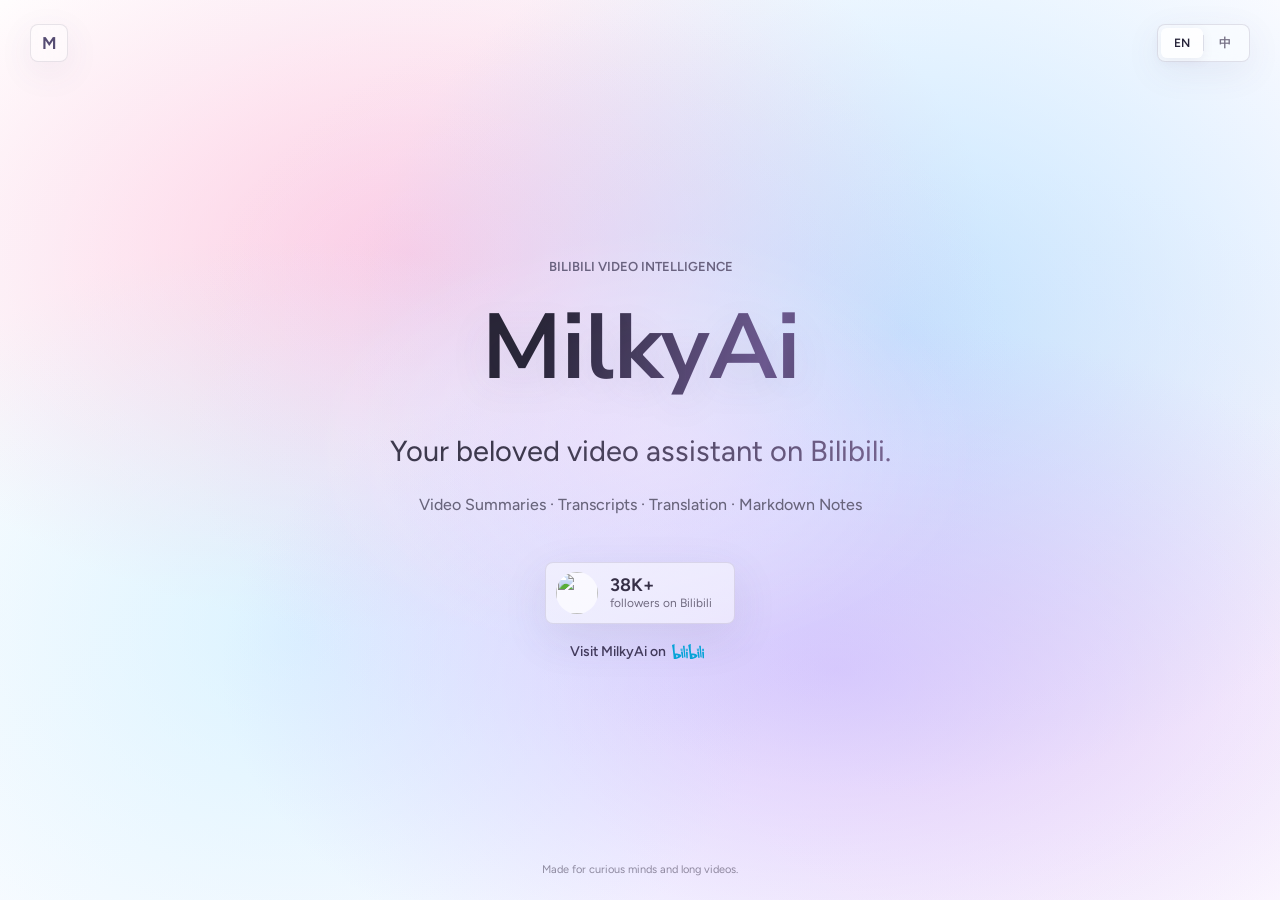
==== milky/index.html @ 9ff7a3fa "Add the MilkyAi page" ====
<!doctype html>
<html lang="en">
  <head>
    <meta charset="UTF-8">
    <meta name="viewport" content="width=device-width, initial-scale=1, viewport-fit=cover">
    <meta name="theme-color" content="#fbf9ff">
    <meta
      name="description"
      content="MilkyAi turns Bilibili videos into summaries, transcripts, translations, and Markdown notes."
    >
    <meta property="og:type" content="website">
    <meta property="og:title" content="MilkyAi — Your beloved video assistant">
    <meta
      property="og:description"
      content="Video summaries, transcripts, translation, and Markdown notes for Bilibili."
    >
    <meta property="og:url" content="https://corneliazhang.me/milky">
    <meta name="twitter:card" content="summary">
    <link
      rel="icon"
      href="data:image/svg+xml,%3Csvg xmlns='http://www.w3.org/2000/svg' viewBox='0 0 64 64'%3E%3Crect width='64' height='64' rx='14' fill='%23ffffff'/%3E%3Cpath d='M14 46V18h7l11 17 11-17h7v28h-7V29L32 46 21 29v17z' fill='%23554b72'/%3E%3C/svg%3E"
    >
    <link rel="preconnect" href="https://fonts.googleapis.com">
    <link rel="preconnect" href="https://fonts.gstatic.com" crossorigin>
    <link
      href="https://fonts.googleapis.com/css2?family=Figtree:wght@300..900&family=Nunito+Sans:opsz,wght@6..12,300..900&display=swap"
      rel="stylesheet"
    >
    <link rel="stylesheet" href="./styles.css">
    <title>MilkyAi — Your beloved video assistant</title>
  </head>
  <body>
    <div class="color-field" aria-hidden="true">
      <div class="field-layer field-layer-pink"></div>
      <div class="field-layer field-layer-blue"></div>
      <div class="field-layer field-layer-purple"></div>
      <div class="pointer-field"></div>
    </div>
    <div class="grain" aria-hidden="true"></div>

    <header class="site-header">
      <div class="brand-mark" aria-hidden="true">M</div>
      <div class="language-switch" role="group" aria-label="Language">
        <button type="button" data-lang="en" aria-pressed="true">EN</button>
        <span aria-hidden="true"></span>
        <button type="button" data-lang="zh" aria-pressed="false">中</button>
      </div>
    </header>

    <main class="hero">
      <div class="hero-copy">
        <p class="eyebrow" data-i18n="eyebrow">Bilibili video intelligence</p>
        <h1>MilkyAi</h1>
        <p class="tagline" data-i18n="tagline">Your beloved video assistant on Bilibili.</p>
        <p class="capabilities" data-i18n="capabilities">
          Video Summaries <span>·</span> Transcripts <span>·</span> Translation <span>·</span> Markdown Notes
        </p>
      </div>

      <div class="proof-and-action">
        <a
          class="follower-link"
          href="https://space.bilibili.com/3461574540921489"
          target="_blank"
          rel="noopener noreferrer"
          data-i18n-aria="followerAria"
        >
          <img
            src="https://i0.hdslb.com/bfs/face/a76c57c72ba39438bc6e271f31b7b9e962f24041.jpg"
            alt=""
            width="42"
            height="42"
            referrerpolicy="no-referrer"
          >
          <span class="follower-copy">
            <strong id="follower-count" aria-live="polite">38K+</strong>
            <span id="follower-label">followers on Bilibili</span>
          </span>
        </a>

        <a
          class="profile-link"
          href="https://space.bilibili.com/3461574540921489"
          target="_blank"
          rel="noopener noreferrer"
          data-i18n-aria="ctaAria"
        >
          <span data-i18n="ctaPrefix">Visit MilkyAi on</span>
          <img class="bilibili-logo" src="./Bilibili_logo.svg" alt="" aria-hidden="true">
          <span data-i18n="ctaSuffix"></span>
        </a>
      </div>
    </main>

    <p class="footer-note" data-i18n="footer">Made for curious minds and long videos.</p>

    <script src="./app.js" defer></script>
  </body>
</html>
---- milky/styles.css ----
:root {
  color-scheme: light;
  --ink: #27243a;
  --muted: #68647b;
  --line: rgba(70, 61, 99, 0.14);
  --surface: rgba(255, 255, 255, 0.48);
  --pointer-x: 50%;
  --pointer-y: 50%;
  --display-font: "Figtree", "PingFang SC", "Microsoft YaHei", "Noto Sans SC", sans-serif;
}

@property --pointer-width {
  syntax: "<percentage>";
  inherits: false;
  initial-value: 29%;
}

@property --pointer-height {
  syntax: "<percentage>";
  inherits: false;
  initial-value: 26%;
}

@property --pointer-inner-width {
  syntax: "<percentage>";
  inherits: false;
  initial-value: 21%;
}

@property --pointer-inner-height {
  syntax: "<percentage>";
  inherits: false;
  initial-value: 29%;
}

@property --pointer-color-a {
  syntax: "<color>";
  inherits: false;
  initial-value: rgba(238, 139, 190, 0.34);
}

@property --pointer-color-b {
  syntax: "<color>";
  inherits: false;
  initial-value: rgba(158, 129, 230, 0.23);
}

@property --pointer-color-c {
  syntax: "<color>";
  inherits: false;
  initial-value: rgba(104, 184, 238, 0.2);
}

* {
  box-sizing: border-box;
}

html,
body {
  width: 100%;
  height: 100%;
  margin: 0;
  overflow: hidden;
}

body {
  position: relative;
  min-height: 100vh;
  min-height: 100dvh;
  background: #fbfaff;
  color: var(--ink);
  font-family: var(--display-font);
  letter-spacing: 0;
  -webkit-font-smoothing: antialiased;
}

button,
a {
  font: inherit;
}

.color-field {
  position: fixed;
  inset: 0;
  z-index: -2;
  overflow: hidden;
  background: linear-gradient(135deg, #fffefe 0%, #f8fbff 46%, #fbf7ff 100%);
}

.field-layer {
  position: absolute;
  inset: -14%;
  pointer-events: none;
  background-repeat: no-repeat;
  will-change: background-position;
}

.field-layer-pink {
  background-image:
    radial-gradient(ellipse at center, rgba(255, 177, 210, 0.62), transparent 70%),
    radial-gradient(ellipse at center, rgba(255, 219, 235, 0.42), transparent 72%);
  background-position: 0% 0%, 100% 100%;
  background-size: 72% 66%, 56% 74%;
  animation: field-pink-drift 12.4s ease-in-out infinite;
}

.field-layer-blue {
  background-image:
    radial-gradient(ellipse at center, rgba(165, 215, 255, 0.65), transparent 70%),
    radial-gradient(ellipse at center, rgba(191, 235, 255, 0.5), transparent 72%);
  background-position: 100% 0%, 0% 100%;
  background-size: 68% 80%, 58% 68%;
  animation: field-blue-drift 15.7s ease-in-out infinite;
}

.field-layer-purple {
  background-image:
    radial-gradient(ellipse at center, rgba(198, 174, 255, 0.58), transparent 70%),
    radial-gradient(ellipse at center, rgba(232, 207, 255, 0.38), transparent 72%);
  background-position: 100% 100%, 45% 35%;
  background-size: 76% 62%, 50% 64%;
  animation: field-purple-drift 18.9s ease-in-out infinite;
}

.pointer-field {
  position: absolute;
  inset: -12%;
  pointer-events: none;
  background:
    radial-gradient(
      ellipse var(--pointer-width) var(--pointer-height) at var(--pointer-x) var(--pointer-y),
      var(--pointer-color-a),
      var(--pointer-color-b) 42%,
      transparent 73%
    ),
    radial-gradient(
      ellipse var(--pointer-inner-width) var(--pointer-inner-height) at
        calc(var(--pointer-x) + 2%) calc(var(--pointer-y) - 1%),
      var(--pointer-color-c),
      transparent 70%
    );
  mix-blend-mode: screen;
  animation: pointer-field-flow 5.8s ease-in-out infinite;
}

.grain {
  position: fixed;
  inset: 0;
  z-index: -1;
  pointer-events: none;
  opacity: 0.16;
  background-image: url("data:image/svg+xml,%3Csvg viewBox='0 0 140 140' xmlns='http://www.w3.org/2000/svg'%3E%3Cfilter id='n'%3E%3CfeTurbulence type='fractalNoise' baseFrequency='.88' numOctaves='2' stitchTiles='stitch'/%3E%3C/filter%3E%3Crect width='100%25' height='100%25' filter='url(%23n)' opacity='.18'/%3E%3C/svg%3E");
  mix-blend-mode: soft-light;
}

@keyframes field-pink-drift {
  0%,
  100% { background-position: 0% 0%, 100% 100%; }
  27% { background-position: 42% 18%, 78% 52%; }
  61% { background-position: 58% 64%, 32% 44%; }
  83% { background-position: 18% 76%, 56% 18%; }
}

@keyframes field-blue-drift {
  0%,
  100% { background-position: 100% 0%, 0% 100%; }
  22% { background-position: 64% 38%, 24% 62%; }
  53% { background-position: 28% 68%, 72% 24%; }
  79% { background-position: 82% 46%, 48% 78%; }
}

@keyframes field-purple-drift {
  0%,
  100% { background-position: 100% 100%, 45% 35%; }
  31% { background-position: 46% 72%, 76% 58%; }
  57% { background-position: 24% 30%, 38% 82%; }
  86% { background-position: 72% 18%, 18% 52%; }
}

@keyframes pointer-field-flow {
  0%,
  100% {
    --pointer-width: 29%;
    --pointer-height: 26%;
    --pointer-inner-width: 21%;
    --pointer-inner-height: 29%;
    --pointer-color-a: rgba(238, 139, 190, 0.34);
    --pointer-color-b: rgba(158, 129, 230, 0.23);
    --pointer-color-c: rgba(104, 184, 238, 0.2);
  }
  36% {
    --pointer-width: 17%;
    --pointer-height: 38%;
    --pointer-inner-width: 31%;
    --pointer-inner-height: 15%;
    --pointer-color-a: rgba(151, 116, 224, 0.3);
    --pointer-color-b: rgba(90, 171, 229, 0.22);
    --pointer-color-c: rgba(231, 125, 177, 0.2);
  }
  72% {
    --pointer-width: 38%;
    --pointer-height: 17%;
    --pointer-inner-width: 15%;
    --pointer-inner-height: 34%;
    --pointer-color-a: rgba(91, 171, 226, 0.3);
    --pointer-color-b: rgba(232, 126, 179, 0.22);
    --pointer-color-c: rgba(157, 119, 224, 0.2);
  }
}

.site-header {
  position: fixed;
  top: 0;
  left: 0;
  right: 0;
  z-index: 10;
  display: flex;
  align-items: center;
  justify-content: space-between;
  padding: max(24px, env(safe-area-inset-top)) max(30px, env(safe-area-inset-right)) 0
    max(30px, env(safe-area-inset-left));
}

.brand-mark {
  display: grid;
  width: 38px;
  height: 38px;
  place-items: center;
  border: 1px solid rgba(68, 60, 92, 0.12);
  border-radius: 8px;
  background: rgba(255, 255, 255, 0.4);
  box-shadow: 0 10px 35px rgba(87, 75, 123, 0.08);
  color: #554b72;
  font-size: 17px;
  font-weight: 650;
  backdrop-filter: blur(14px);
}

.language-switch {
  display: inline-flex;
  align-items: center;
  min-height: 38px;
  padding: 3px;
  border: 1px solid var(--line);
  border-radius: 8px;
  background: rgba(255, 255, 255, 0.45);
  box-shadow: 0 10px 35px rgba(87, 75, 123, 0.08);
  backdrop-filter: blur(14px);
}

.language-switch span {
  width: 1px;
  height: 16px;
  background: rgba(70, 61, 99, 0.12);
}

.language-switch button {
  min-width: 42px;
  min-height: 30px;
  padding: 0 9px;
  border: 0;
  border-radius: 6px;
  background: transparent;
  color: #777287;
  font-size: 12px;
  font-weight: 600;
  cursor: pointer;
  transition: color 160ms ease, background 160ms ease;
}

.language-switch button[aria-pressed="true"] {
  background: rgba(255, 255, 255, 0.78);
  color: var(--ink);
  box-shadow: 0 3px 12px rgba(71, 60, 104, 0.08);
}

.language-switch button:focus-visible,
.follower-link:focus-visible,
.profile-link:focus-visible {
  outline: 3px solid rgba(86, 119, 213, 0.35);
  outline-offset: 3px;
}

.hero {
  width: min(100% - 48px, 1060px);
  height: 100vh;
  height: 100dvh;
  margin: 0 auto;
  padding: 86px 0 62px;
  display: flex;
  flex-direction: column;
  align-items: center;
  justify-content: center;
  text-align: center;
}

.hero-copy {
  max-width: 940px;
}

.hero-copy,
.proof-and-action,
.footer-note {
  transition: opacity 420ms cubic-bezier(0.4, 0, 0.2, 1),
    transform 420ms cubic-bezier(0.4, 0, 0.2, 1);
  will-change: opacity, transform;
}

body.language-transitioning .hero-copy,
body.language-transitioning .proof-and-action,
body.language-transitioning .footer-note {
  opacity: 0;
  transform: translateY(7px);
}

.eyebrow {
  margin: 0 0 18px;
  color: #69627f;
  font-size: 13px;
  font-weight: 600;
  text-transform: uppercase;
}

h1 {
  display: inline-block;
  margin: 0;
  background: linear-gradient(105deg, #292637 8%, #6e5b91 38%, #332e45 56%, #8971aa 76%, #292637 94%);
  background-size: 240% 100%;
  background-clip: text;
  color: transparent;
  font-family: "Nunito Sans", var(--display-font);
  font-size: 92px;
  font-weight: 680;
  line-height: 1.12;
  padding: 0.04em 0 0.1em;
  text-shadow: 0 12px 42px rgba(78, 64, 114, 0.1);
  animation: text-gloss 8s ease-in-out infinite;
}

.tagline {
  margin: 24px 0 0;
  background: linear-gradient(100deg, #3d394d 12%, #75638f 43%, #454052 58%, #927aaa 78%, #3d394d 92%);
  background-size: 230% 100%;
  background-clip: text;
  color: transparent;
  font-size: 29px;
  font-weight: 430;
  line-height: 1.3;
  animation: text-gloss 10s ease-in-out 0.8s infinite;
}

@keyframes text-gloss {
  0%,
  18% {
    background-position: 100% 50%;
  }
  60%,
  100% {
    background-position: 0% 50%;
  }
}

.capabilities {
  max-width: 860px;
  margin: 22px auto 0;
  color: var(--muted);
  font-size: 16px;
  font-weight: 450;
  line-height: 1.65;
}

.capabilities span {
  margin: 0 7px;
  color: #9d91bd;
}

.proof-and-action {
  display: flex;
  flex-direction: column;
  align-items: center;
  gap: 19px;
  margin-top: 44px;
}

.follower-link {
  display: inline-flex;
  width: 190px;
  height: 62px;
  flex: 0 0 auto;
  align-items: center;
  gap: 12px;
  padding: 9px 16px 9px 10px;
  border: 1px solid rgba(68, 60, 92, 0.13);
  border-radius: 8px;
  background: var(--surface);
  box-shadow: 0 14px 45px rgba(74, 64, 107, 0.1);
  color: inherit;
  text-decoration: none;
  backdrop-filter: blur(18px);
  transition: transform 180ms ease, box-shadow 180ms ease, background 180ms ease;
}

.follower-link:hover {
  transform: translateY(-2px);
  background: rgba(255, 255, 255, 0.66);
  box-shadow: 0 18px 52px rgba(74, 64, 107, 0.14);
}

.follower-link img {
  display: block;
  width: 42px;
  height: 42px;
  border-radius: 50%;
  object-fit: cover;
  background: rgba(255, 255, 255, 0.65);
}

.follower-copy {
  display: flex;
  min-width: 0;
  flex: 1;
  flex-direction: column;
  align-items: flex-start;
  gap: 1px;
  white-space: nowrap;
}

.follower-copy strong {
  color: #363047;
  font-size: 18px;
  font-weight: 650;
  line-height: 1.1;
}

.follower-copy span {
  color: #716b80;
  font-size: 12px;
  font-weight: 400;
}

.profile-link {
  position: relative;
  display: inline-flex;
  align-items: center;
  gap: 6px;
  padding-bottom: 5px;
  color: #423a5c;
  font-size: 14px;
  font-weight: 550;
  text-decoration: none;
}

.profile-link::after {
  content: "";
  position: absolute;
  right: 4%;
  bottom: 0;
  left: 4%;
  height: 1px;
  background: linear-gradient(90deg, transparent, rgba(66, 58, 92, 0.42), transparent);
  opacity: 0;
  transform: scaleX(0.55);
  transition: opacity 220ms ease, transform 220ms ease;
}

.profile-link:hover::after {
  opacity: 1;
  transform: scaleX(1);
}

.bilibili-logo {
  display: block;
  width: auto;
  height: 15px;
}

.footer-note {
  position: fixed;
  right: 0;
  bottom: max(24px, env(safe-area-inset-bottom));
  left: 0;
  margin: 0;
  color: rgba(69, 63, 86, 0.56);
  font-size: 11px;
  font-weight: 400;
  text-align: center;
}

@media (max-width: 700px) {
  .site-header {
    padding-top: max(18px, env(safe-area-inset-top));
    padding-right: max(18px, env(safe-area-inset-right));
    padding-left: max(18px, env(safe-area-inset-left));
  }

  .hero {
    width: min(100% - 34px, 560px);
    padding-top: 78px;
    padding-bottom: 54px;
  }

  .eyebrow {
    margin-bottom: 14px;
    font-size: 11px;
  }

  h1 {
    font-size: 54px;
  }

  .tagline {
    margin-top: 18px;
    font-size: 22px;
  }

  .capabilities {
    max-width: 420px;
    margin-top: 17px;
    font-size: 14px;
    line-height: 1.75;
  }

  .capabilities span {
    margin: 0 3px;
  }

  .proof-and-action {
    gap: 16px;
    margin-top: 32px;
  }

  .footer-note {
    bottom: max(16px, env(safe-area-inset-bottom));
  }
}

@media (max-height: 650px) {
  .hero {
    padding-top: 68px;
    padding-bottom: 42px;
  }

  .eyebrow {
    margin-bottom: 10px;
  }

  h1 {
    font-size: 48px;
  }

  .tagline {
    margin-top: 13px;
    font-size: 19px;
  }

  .capabilities {
    margin-top: 11px;
    font-size: 13px;
  }

  .proof-and-action {
    gap: 12px;
    margin-top: 22px;
  }

  .follower-link {
    height: 54px;
    padding-top: 6px;
    padding-bottom: 6px;
  }

  .follower-link img {
    width: 38px;
    height: 38px;
  }

  .footer-note {
    display: none;
  }
}

@media (prefers-reduced-motion: reduce) {
  *,
  *::before,
  *::after {
    scroll-behavior: auto !important;
    animation-duration: 0.01ms !important;
    animation-iteration-count: 1 !important;
    transition-duration: 0.01ms !important;
  }
}
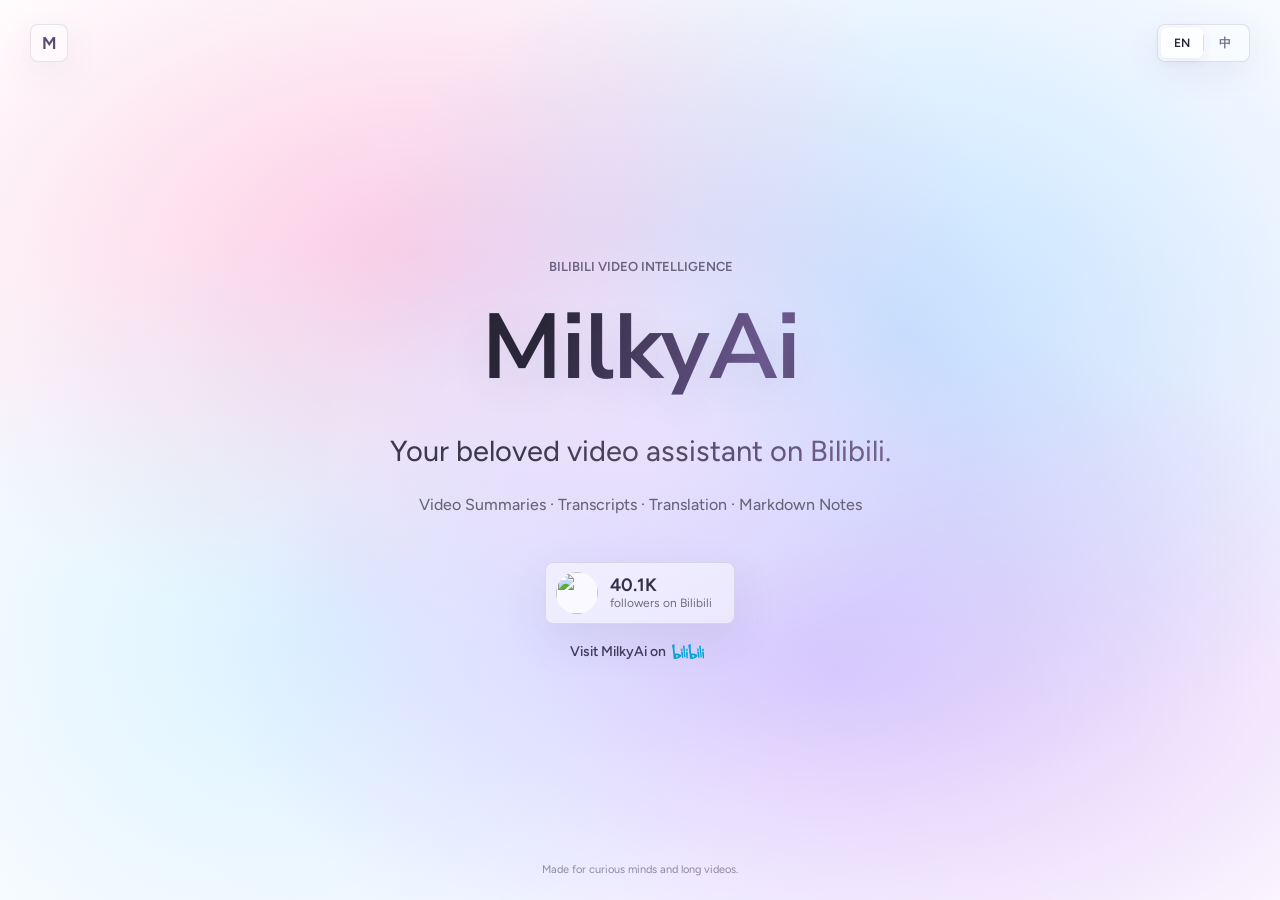
==== commit d3dedb8f: "Automate Milky follower count updates" ====
--- a/milky/index.html
+++ b/milky/index.html
@@ -73,7 +73,7 @@
             referrerpolicy="no-referrer"
           >
           <span class="follower-copy">
-            <strong id="follower-count" aria-live="polite">38K+</strong>
+            <strong id="follower-count" aria-live="polite">40K+</strong>
             <span id="follower-label">followers on Bilibili</span>
           </span>
         </a>
